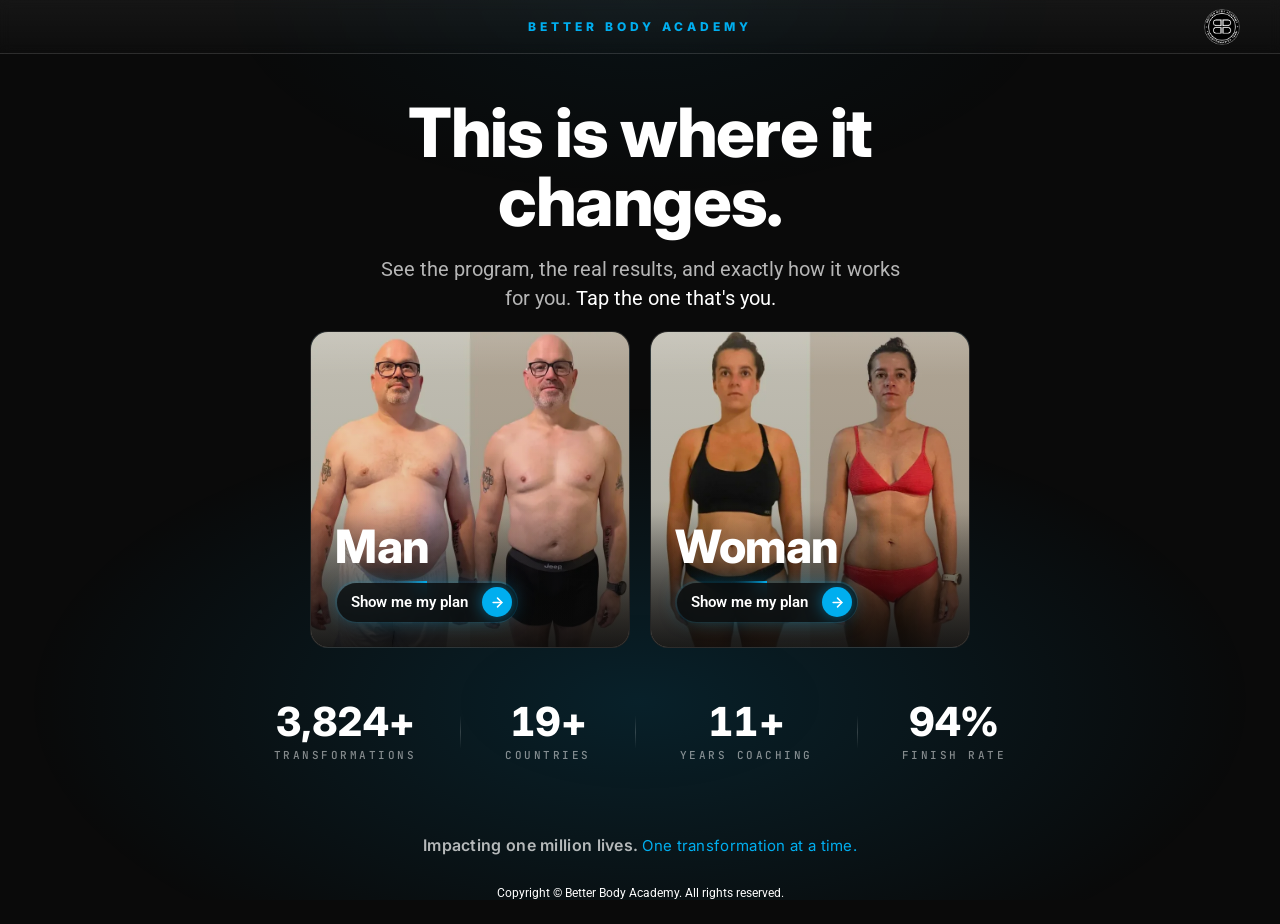
==== index-standalone.html @ eb2868a8 "Card CTAs: brand shimmer pill button with animated conic border + blue arrow Rebuild 'Show me my pla" ====
<!doctype html>
<html lang="en">
<head>
<meta charset="utf-8">
<meta name="viewport" content="width=device-width, initial-scale=1, viewport-fit=cover">
<title>Better Body Academy — Start Here</title>
<meta name="description"
  content="Men and women follow different programs here. Select yours to see the plan built for your body." />

<link rel="preconnect" href="https://fonts.googleapis.com">
<link rel="preconnect" href="https://fonts.gstatic.com" crossorigin>
<link href="https://fonts.googleapis.com/css2?family=Inter:wght@400;600;800;900&family=Roboto:wght@400;500&family=JetBrains+Mono:wght@400;500&display=swap" rel="stylesheet">

<style>
  :root{
    --black:#0a0a0a;
    --coral:#00AEEF;
    --white:#ffffff;

    --glass-bg:rgba(255,255,255,.05);
    --glass-border:rgba(255,255,255,.10);

    --t-100:rgba(255,255,255,1);
    --t-70:rgba(255,255,255,.70);
    --t-50:rgba(255,255,255,.50);
    --t-30:rgba(255,255,255,.30);

    --display:'Inter',system-ui,sans-serif;
    --body:'Roboto',system-ui,sans-serif;
    --mono:'JetBrains Mono',ui-monospace,monospace;
  }

  *{margin:0;padding:0;box-sizing:border-box}
  html,body{height:100%}

  body{
    background:var(--black);
    color:var(--t-100);
    font-family:var(--body);
    -webkit-font-smoothing:antialiased;
    overflow-x:hidden;
  }

  /* ambient coral halo — kept faint to respect the 80/15/5 ratio */
  body::before{
    content:"";
    position:fixed;
    inset:0;
    background:
      radial-gradient(80% 55% at 50% 78%, rgba(0,174,239,.14), transparent 60%),
      radial-gradient(60% 40% at 50% 0%, rgba(0,174,239,.05), transparent 55%);
    pointer-events:none;
    z-index:0;
  }


  .page{
    position:relative;
    z-index:1;
    min-height:calc(100dvh - 54px);
    display:flex;
    flex-direction:column;
    padding:clamp(14px,3vw,26px) clamp(18px,4vw,40px) clamp(12px,2.4vw,22px);
  }

  /* ---------- top header bar (slim line: label + small badge) ---------- */
  .topbar{
    position:relative;
    z-index:2;
    flex:0 0 auto;
    display:flex;
    align-items:center;
    justify-content:center;
    height:54px;
    padding:0 clamp(16px,4vw,40px);
    border-bottom:1px solid var(--glass-border);
    background:linear-gradient(180deg, rgba(255,255,255,.05), rgba(255,255,255,.015));
    -webkit-backdrop-filter:blur(6px);
    backdrop-filter:blur(6px);
  }
  .topbar-label{
    font-family:var(--display);
    font-weight:800;
    font-size:clamp(10px,1.3vw,12px);
    letter-spacing:4px;
    text-transform:uppercase;
    color:var(--coral);
  }
  .topbar-badge{
    position:absolute;
    right:clamp(16px,4vw,40px);
    top:50%;
    transform:translateY(-50%);
    height:36px;
    width:auto;
    display:block;
  }
  @media (max-width:430px){
    .topbar{height:48px}
    .topbar-badge{height:30px}
  }

  /* ---------- hero ---------- */
  .hero{
    flex:1 1 auto;
    display:flex;
    flex-direction:column;
    align-items:center;
    justify-content:center;
    text-align:center;
    gap:clamp(13px,2vh,22px);
    max-width:1080px;
    width:100%;
    margin:0 auto;
    padding:clamp(12px,2vh,26px) 0;
  }

  .eyebrow{
    font-family:var(--mono);
    font-weight:500;
    font-size:clamp(10px,1.3vw,12px);
    letter-spacing:4px;
    color:var(--coral);
    text-transform:uppercase;
  }

  h1{
    font-family:var(--display);
    font-weight:800;
    font-size:clamp(34px,6.4vw,68px);
    line-height:1.02;
    letter-spacing:-.02em;
    color:var(--white);
    max-width:14ch;
  }

  .sub{
    font-family:var(--body);
    font-weight:400;
    font-size:clamp(15px,1.7vw,20px);
    line-height:1.45;
    color:var(--t-70);
    max-width:48ch;
  }
  .sub .sub-cta{color:var(--white)}

  .prompt{
    font-family:var(--display);
    font-weight:800;
    font-size:clamp(11px,1.3vw,13px);
    letter-spacing:5px;
    text-transform:uppercase;
    color:var(--coral);
    margin-top:clamp(2px,1vh,8px);
  }

  /* ---------- choice cards ---------- */
  .cards{
    display:flex;
    align-items:flex-start;
    gap:clamp(10px,1.6vw,20px);
    width:100%;
    max-width:660px;
    margin-inline:auto;
  }

  .card{
    position:relative;
    flex:1 1 0;
    aspect-ratio:760 / 754;
    border-radius:18px;
    border:1px solid var(--glass-border);
    overflow:hidden;
    text-decoration:none;
    display:flex;
    flex-direction:column;
    justify-content:flex-end;
    transition:transform .35s ease, border-color .35s ease, box-shadow .35s ease;
    isolation:isolate;
  }

  /* placeholder backgrounds — swap for real photos (see top of file) */
  .card-men{
    background:
      radial-gradient(120% 90% at 28% 18%, rgba(0,174,239,.12), transparent 46%),
      linear-gradient(165deg, #181818 0%, #0b0b0b 72%);
  }
  .card-women{
    background:
      radial-gradient(120% 90% at 72% 18%, rgba(0,174,239,.12), transparent 46%),
      linear-gradient(195deg, #181818 0%, #0b0b0b 72%);
  }

  /* full before/after photo filling the card (card matches the image aspect) */
  .card-photo{
    position:absolute;
    inset:0;
    width:100%;
    height:100%;
    object-fit:cover;
    object-position:center;
    z-index:0;
  }
  /* readability scrim so the label stays legible over the photo */
  .card--photo::after{
    content:"";
    position:absolute;
    inset:0;
    background:linear-gradient(180deg, rgba(10,10,10,.04) 0%, rgba(10,10,10,.10) 58%, rgba(10,10,10,.80) 100%);
    z-index:1;
    pointer-events:none;
  }

  /* glass top-edge highlight */
  .card::before{
    content:"";
    position:absolute;inset:0;
    border-radius:inherit;
    background:linear-gradient(180deg, rgba(255,255,255,.14), transparent 14%);
    pointer-events:none;
    z-index:2;
  }

  /* large faded gender symbol watermark */
  .symbol{
    position:absolute;
    top:50%;left:50%;
    transform:translate(-50%,-58%);
    width:clamp(108px,15vh,168px);
    height:auto;
    z-index:1;
    opacity:.10;
    transition:opacity .35s ease, transform .35s ease;
  }
  .symbol *{stroke:var(--white);}

  .card-tag{
    position:absolute;
    top:16px;left:18px;
    z-index:3;
    font-family:var(--mono);
    font-size:clamp(9px,1.1vw,11px);
    letter-spacing:2.5px;
    color:var(--t-50);
    text-transform:uppercase;
  }

  .card-foot{
    position:relative;
    z-index:3;
    padding:clamp(16px,2.4vw,24px);
    text-align:left;
    background:linear-gradient(180deg, transparent, rgba(10,10,10,.55));
  }

  .card-label{
    font-family:var(--display);
    font-weight:800;
    font-size:clamp(26px,4.4vw,46px);
    line-height:1;
    letter-spacing:-.01em;
    color:var(--white);
  }

  /* primary "shimmer" pill button (per brand guidelines) */
  .card-cta{
    position:relative;
    display:inline-flex;
    align-items:center;
    justify-content:space-between;
    gap:14px;
    margin-top:12px;
    padding:6px 6px 6px 16px;
    border-radius:999px;
    overflow:hidden;
    isolation:isolate;
    font-family:var(--body);
    font-weight:600;
    font-size:clamp(12px,1.4vw,15px);
    color:var(--white);
    white-space:nowrap;
    box-shadow:0 0 22px -8px rgba(0,174,239,.6);
  }
  /* animated conic-gradient border */
  .card-cta::before{
    content:"";
    position:absolute;
    inset:-150%;
    z-index:-2;
    background:conic-gradient(from 0deg, rgba(0,174,239,.18) 0deg 300deg, #00AEEF 360deg);
    animation:beam-spin 3.5s linear infinite;
  }
  /* dark glass fill, leaving a thin shimmering ring */
  .card-cta::after{
    content:"";
    position:absolute;
    inset:1.5px;
    z-index:-1;
    border-radius:999px;
    background:rgba(10,10,10,.82);
    -webkit-backdrop-filter:blur(8px);
    backdrop-filter:blur(8px);
  }
  .card-cta .arrow{
    display:grid;
    place-items:center;
    flex:0 0 auto;
    width:30px;height:30px;
    border-radius:50%;
    background:var(--coral);
    color:#fff;
    box-shadow:0 0 16px rgba(0,174,239,.55);
    transition:transform .3s ease;
  }
  @keyframes beam-spin{to{transform:rotate(360deg)}}
  @media (prefers-reduced-motion:reduce){.card-cta::before{animation:none}}

  /* hover / focus — coral glow + lift, the one accent moment */
  .card:hover,.card:focus-visible{
    transform:translateY(-6px);
    border-color:var(--coral);
    box-shadow:0 12px 40px rgba(0,0,0,.4), 0 0 40px rgba(0,174,239,.28);
    outline:none;
  }
  .card:hover .symbol,.card:focus-visible .symbol{opacity:.22;transform:translate(-50%,-62%) scale(1.04)}
  .card:hover .card-cta,.card:focus-visible .card-cta{color:var(--white);gap:12px}
  .card:hover .card-cta .arrow,.card:focus-visible .card-cta .arrow{transform:translateX(4px)}

  /* ---------- proof strip ---------- */
  .proof{
    display:flex;
    align-items:center;
    justify-content:center;
    flex-wrap:wrap;
    gap:clamp(16px,4vw,44px);
    margin-top:clamp(18px,4vh,40px);
  }
  .proof-item{text-align:center}
  .proof-num{
    font-family:var(--display);
    font-weight:800;
    font-size:clamp(26px,4vw,40px);
    line-height:1;
    letter-spacing:-.01em;
    color:var(--white);
    margin-bottom:6px;
    font-variant-numeric:tabular-nums;
  }
  .proof-label{
    font-family:var(--mono);
    font-weight:500;
    font-size:clamp(9px,1.1vw,11px);
    letter-spacing:2.5px;
    text-transform:uppercase;
    color:var(--t-50);
  }
  .proof-div{
    width:1px;
    height:34px;
    background:linear-gradient(180deg,transparent,rgba(255,255,255,.18),transparent);
  }

  /* ---------- mission footer ---------- */
  .mission{
    flex:0 0 auto;
    text-align:center;
    font-family:var(--display);
    line-height:1.4;
    margin-top:clamp(32px,6vh,60px);
  }
  .mission .m1{
    display:inline;
    font-weight:600;
    font-size:clamp(13px,1.5vw,16px);
    letter-spacing:.3px;
    color:var(--t-70);
  }
  .mission .m2{
    display:inline;
    font-weight:400;
    font-size:clamp(12px,1.4vw,15px);
    letter-spacing:.3px;
    color:var(--coral);
  }
  .mission .copy{
    display:block;
    font-family:var(--body);
    font-weight:400;
    font-size:clamp(9px,2vw,12px);
    letter-spacing:normal;
    color:var(--white);
    margin-top:clamp(18px,3.2vh,30px);
  }

  /* ---------- entrance motion ---------- */
  @keyframes rise{from{opacity:0;transform:translateY(16px)}to{opacity:1;transform:translateY(0)}}
  .topbar,.eyebrow,h1,.sub,.prompt,.cards,.proof,.mission{animation:rise .7s cubic-bezier(.2,.7,.2,1) both}
  .eyebrow{animation-delay:.05s}
  h1{animation-delay:.12s}
  .sub{animation-delay:.20s}
  .prompt{animation-delay:.28s}
  .cards{animation-delay:.34s}
  .proof{animation-delay:.46s}
  .mission{animation-delay:.54s}

  @media (prefers-reduced-motion:reduce){*{animation:none!important;transition:none!important}}

  /* ---------- tablets & phones: keep the two cards side by side ---------- */
  @media (max-width:680px){
    .page{
      min-height:100dvh;
      justify-content:flex-start;
      padding:clamp(16px,5vw,24px) clamp(16px,5vw,24px) clamp(20px,6vw,28px);
    }
    .hero{
      justify-content:flex-start;
      gap:clamp(12px,3vh,18px);
    }
    .cards{
      gap:10px;
    }
    .card{
      height:auto;
    }
    .card-cta{font-size:11px;gap:8px;padding:5px 5px 5px 12px}
    .card-cta .arrow{width:26px;height:26px}
    /* keep the mission tagline on a single line */
    .mission{white-space:nowrap}
    .mission .m1,.mission .m2{font-size:clamp(9px,2.8vw,13px);letter-spacing:.2px}
  }

  /* ---------- small phones: tighten type & proof strip ---------- */
  @media (max-width:430px){
    h1{font-size:clamp(28px,8.6vw,38px);max-width:18ch}
    .sub{font-size:14px;max-width:38ch}
    .prompt{letter-spacing:4px}
    .card{border-radius:15px;height:auto}
    .card-foot{padding:12px 13px}
    .card-cta{font-size:10px;gap:6px;padding:4px 4px 4px 10px}
    .card-cta .arrow{width:23px;height:23px}
    .card-label{font-size:clamp(20px,6.4vw,30px)}
    .card-cta{font-size:11px;gap:5px;margin-top:5px}
    /* proof becomes a tidy 2x2 grid, no dividers */
    .proof{
      display:grid;
      grid-template-columns:1fr 1fr;
      gap:18px 12px;
      width:100%;
      max-width:340px;
    }
    .proof-num{font-size:clamp(24px,8vw,32px)}
    .proof-div{display:none}
  }
</style>
</head>
<body>
  <header class="topbar">
    <span class="topbar-label">Better Body Academy</span>
    <img class="topbar-badge" src="[data-uri]" alt="Better Body Academy">
  </header>

  <div class="page">

    <main class="hero">

      <h1>This is where it changes.</h1>

      <p class="sub">See the program, the real results, and exactly how it works for you. <span class="sub-cta">Tap the one that's you.</span></p>

      <div class="cards">

        <!-- MAN -->
        <a class="card card-men card--photo" href="men.html" aria-label="I am a man — see my transformation plan">
          <img class="card-photo" src="[data-uri]"
            alt="Real Better Body Academy client — 21kg lost, 25cm off the waist" loading="lazy">
          <div class="card-foot">
            <div class="card-label">Man</div>
            <span class="card-cta"><span class="cta-text">Show me my plan</span><span class="arrow" aria-hidden="true"><svg xmlns="http://www.w3.org/2000/svg" width="15" height="15" viewBox="0 0 24 24" fill="none" stroke="currentColor" stroke-width="2.4" stroke-linecap="round" stroke-linejoin="round"><path d="M5 12h14"/><path d="m12 5 7 7-7 7"/></svg></span></span>
          </div>
        </a>

        <!-- WOMAN -->
        <a class="card card-women card--photo" href="women.html" aria-label="I am a woman — see my transformation plan">
          <img class="card-photo" src="[data-uri]"
            alt="Real Better Body Academy client — 15kg lost, 11cm off the waist" loading="lazy">
          <div class="card-foot">
            <div class="card-label">Woman</div>
            <span class="card-cta"><span class="cta-text">Show me my plan</span><span class="arrow" aria-hidden="true"><svg xmlns="http://www.w3.org/2000/svg" width="15" height="15" viewBox="0 0 24 24" fill="none" stroke="currentColor" stroke-width="2.4" stroke-linecap="round" stroke-linejoin="round"><path d="M5 12h14"/><path d="m12 5 7 7-7 7"/></svg></span></span>
          </div>
        </a>

      </div>

      <div class="proof">
        <div class="proof-item">
          <div class="proof-num">4,000+</div>
          <div class="proof-label">Transformations</div>
        </div>
        <span class="proof-div"></span>
        <div class="proof-item">
          <div class="proof-num">20+</div>
          <div class="proof-label">Countries</div>
        </div>
        <span class="proof-div"></span>
        <div class="proof-item">
          <div class="proof-num">12+</div>
          <div class="proof-label">Years Coaching</div>
        </div>
        <span class="proof-div"></span>
        <div class="proof-item">
          <div class="proof-num">98%</div>
          <div class="proof-label">Finish Rate</div>
        </div>
      </div>

    </main>

    <footer class="mission">
      <span class="m1">Impacting one million lives.</span>
      <span class="m2">One transformation at a time.</span>
      <span class="copy">Copyright © Better Body Academy. All rights reserved.</span>
    </footer>

  </div>

  <script>
    /* Count up the proof stats from 0 to their values when they scroll into view */
    (function () {
      var reduce = window.matchMedia('(prefers-reduced-motion: reduce)').matches;
      var nums = document.querySelectorAll('.proof-num');
      if (!nums.length) return;

      function parse(el) {
        var raw = el.textContent.trim();
        var m = raw.match(/^([\d.,]+)(.*)$/);
        if (!m) return null;
        return {
          target: parseFloat(m[1].replace(/,/g, '')),
          suffix: m[2] || '',
          comma: m[1].indexOf(',') !== -1
        };
      }
      function fmt(n, comma) {
        n = Math.round(n);
        return comma ? n.toLocaleString('en-US') : String(n);
      }

      // capture targets, then reset to 0 so they animate in
      nums.forEach(function (el) {
        var info = parse(el);
        if (!info) return;
        el._proof = info;
        if (!reduce) el.textContent = fmt(0, info.comma) + info.suffix;
      });

      function run(el) {
        var info = el._proof;
        if (!info) return;
        if (reduce) { el.textContent = fmt(info.target, info.comma) + info.suffix; return; }
        var dur = 1700, start = null;
        function step(t) {
          if (start === null) start = t;
          var p = Math.min((t - start) / dur, 1);
          var eased = 1 - Math.pow(1 - p, 3); // easeOutCubic
          el.textContent = fmt(info.target * eased, info.comma) + info.suffix;
          if (p < 1) requestAnimationFrame(step);
          else el.textContent = fmt(info.target, info.comma) + info.suffix;
        }
        requestAnimationFrame(step);
      }

      if (!('IntersectionObserver' in window)) { nums.forEach(run); return; }
      var obs = new IntersectionObserver(function (entries) {
        entries.forEach(function (e) {
          var el = e.target, info = el._proof;
          if (!info) return;
          if (e.isIntersecting) {
            run(el);                       // animate up whenever it scrolls into view
          } else if (!reduce) {
            el.textContent = fmt(0, info.comma) + info.suffix; // reset so it replays on return
          }
        });
      }, { threshold: 0.25 });
      nums.forEach(function (el) { obs.observe(el); });
    })();
  </script>
</body>
</html>
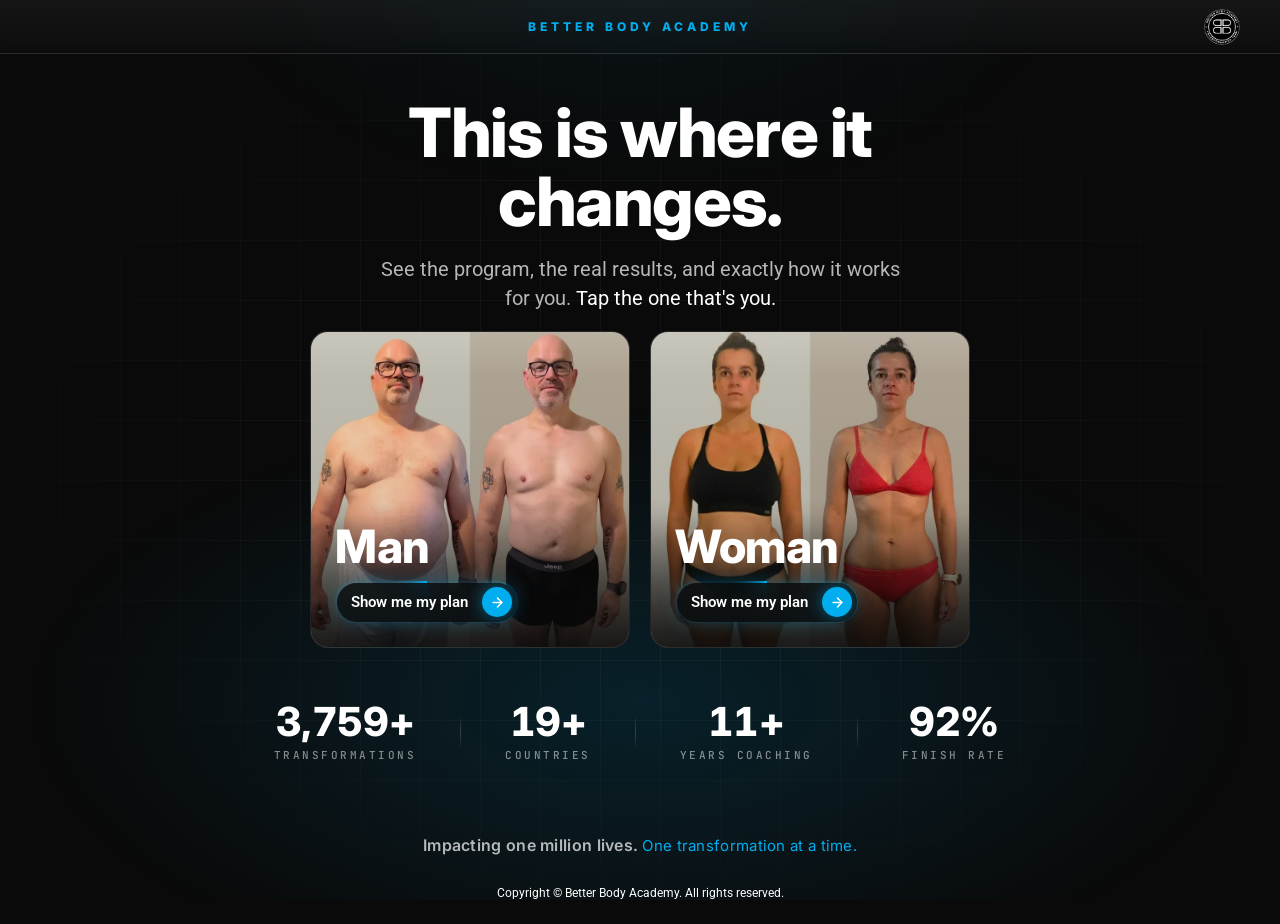
==== commit 181a3ead: "Restore the faded box grid background overlay Co-Authored-By: Claude Opus 4.8 <noreply@anthropic.com" ====
--- a/index-standalone.html
+++ b/index-standalone.html
@@ -53,6 +53,20 @@
     z-index:0;
   }
 
+  /* faded box grid — dissolves toward the edges */
+  body::after{
+    content:"";
+    position:fixed;
+    inset:0;
+    background-image:
+      linear-gradient(rgba(255,255,255,.035) 1px, transparent 1px),
+      linear-gradient(90deg, rgba(255,255,255,.035) 1px, transparent 1px);
+    background-size:60px 60px;
+    -webkit-mask-image:radial-gradient(ellipse at center, #000 38%, transparent 82%);
+    mask-image:radial-gradient(ellipse at center, #000 38%, transparent 82%);
+    pointer-events:none;
+    z-index:0;
+  }
 
   .page{
     position:relative;
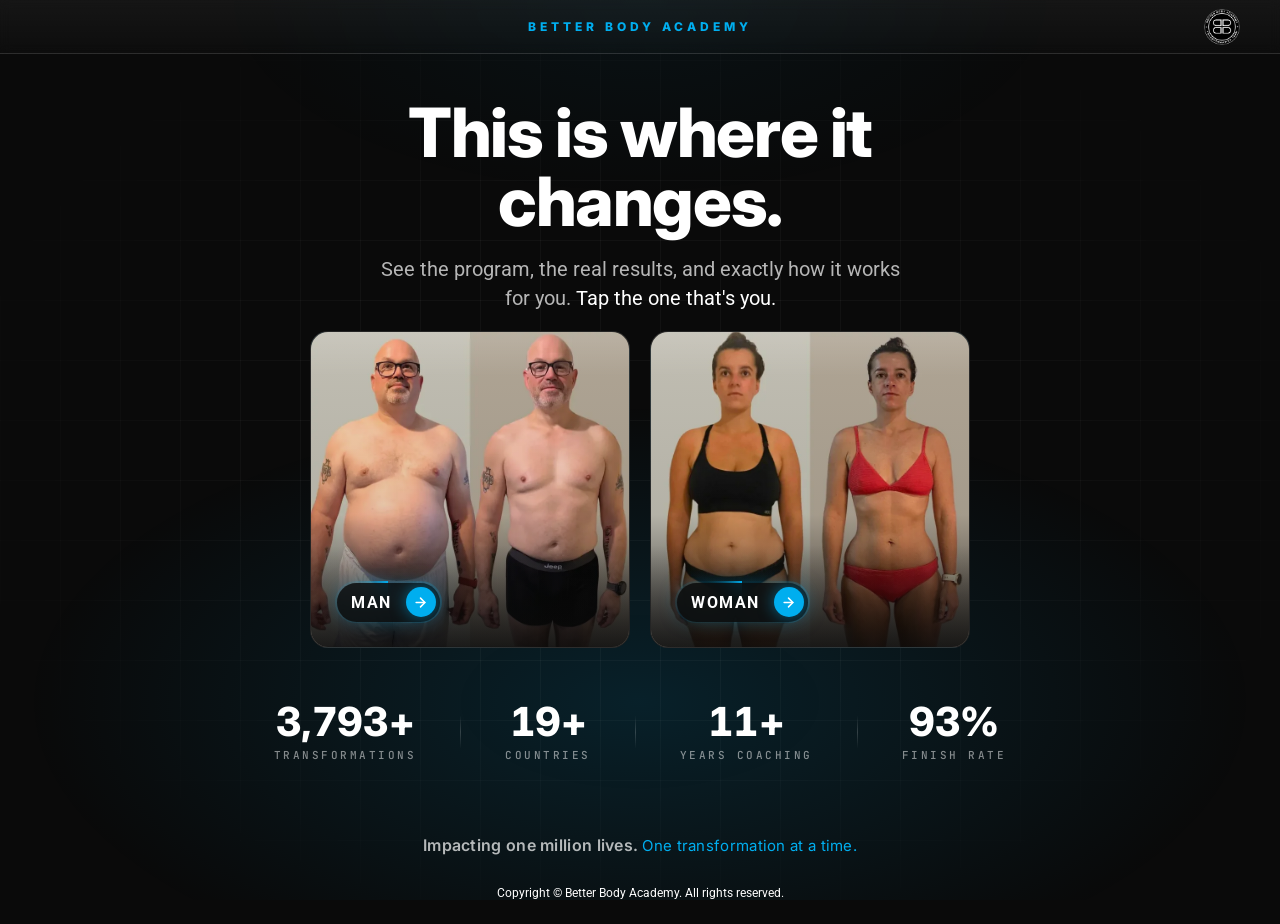
==== commit c3afd400: "Cards: drop big labels; button now reads MAN / WOMAN Co-Authored-By: Claude Opus 4.8 <noreply@anthro" ====
--- a/index-standalone.html
+++ b/index-standalone.html
@@ -289,8 +289,10 @@
     overflow:hidden;
     isolation:isolate;
     font-family:var(--body);
-    font-weight:600;
-    font-size:clamp(12px,1.4vw,15px);
+    font-weight:700;
+    font-size:clamp(13px,1.5vw,16px);
+    letter-spacing:1.5px;
+    text-transform:uppercase;
     color:var(--white);
     white-space:nowrap;
     box-shadow:0 0 22px -8px rgba(0,174,239,.6);
@@ -488,8 +490,7 @@
           <img class="card-photo" src="[data-uri]"
             alt="Real Better Body Academy client — 21kg lost, 25cm off the waist" loading="lazy">
           <div class="card-foot">
-            <div class="card-label">Man</div>
-            <span class="card-cta"><span class="cta-text">Show me my plan</span><span class="arrow" aria-hidden="true"><svg xmlns="http://www.w3.org/2000/svg" width="15" height="15" viewBox="0 0 24 24" fill="none" stroke="currentColor" stroke-width="2.4" stroke-linecap="round" stroke-linejoin="round"><path d="M5 12h14"/><path d="m12 5 7 7-7 7"/></svg></span></span>
+            <span class="card-cta"><span class="cta-text">Man</span><span class="arrow" aria-hidden="true"><svg xmlns="http://www.w3.org/2000/svg" width="15" height="15" viewBox="0 0 24 24" fill="none" stroke="currentColor" stroke-width="2.4" stroke-linecap="round" stroke-linejoin="round"><path d="M5 12h14"/><path d="m12 5 7 7-7 7"/></svg></span></span>
           </div>
         </a>
 
@@ -498,8 +499,7 @@
           <img class="card-photo" src="[data-uri]"
             alt="Real Better Body Academy client — 15kg lost, 11cm off the waist" loading="lazy">
           <div class="card-foot">
-            <div class="card-label">Woman</div>
-            <span class="card-cta"><span class="cta-text">Show me my plan</span><span class="arrow" aria-hidden="true"><svg xmlns="http://www.w3.org/2000/svg" width="15" height="15" viewBox="0 0 24 24" fill="none" stroke="currentColor" stroke-width="2.4" stroke-linecap="round" stroke-linejoin="round"><path d="M5 12h14"/><path d="m12 5 7 7-7 7"/></svg></span></span>
+            <span class="card-cta"><span class="cta-text">Woman</span><span class="arrow" aria-hidden="true"><svg xmlns="http://www.w3.org/2000/svg" width="15" height="15" viewBox="0 0 24 24" fill="none" stroke="currentColor" stroke-width="2.4" stroke-linecap="round" stroke-linejoin="round"><path d="M5 12h14"/><path d="m12 5 7 7-7 7"/></svg></span></span>
           </div>
         </a>
 
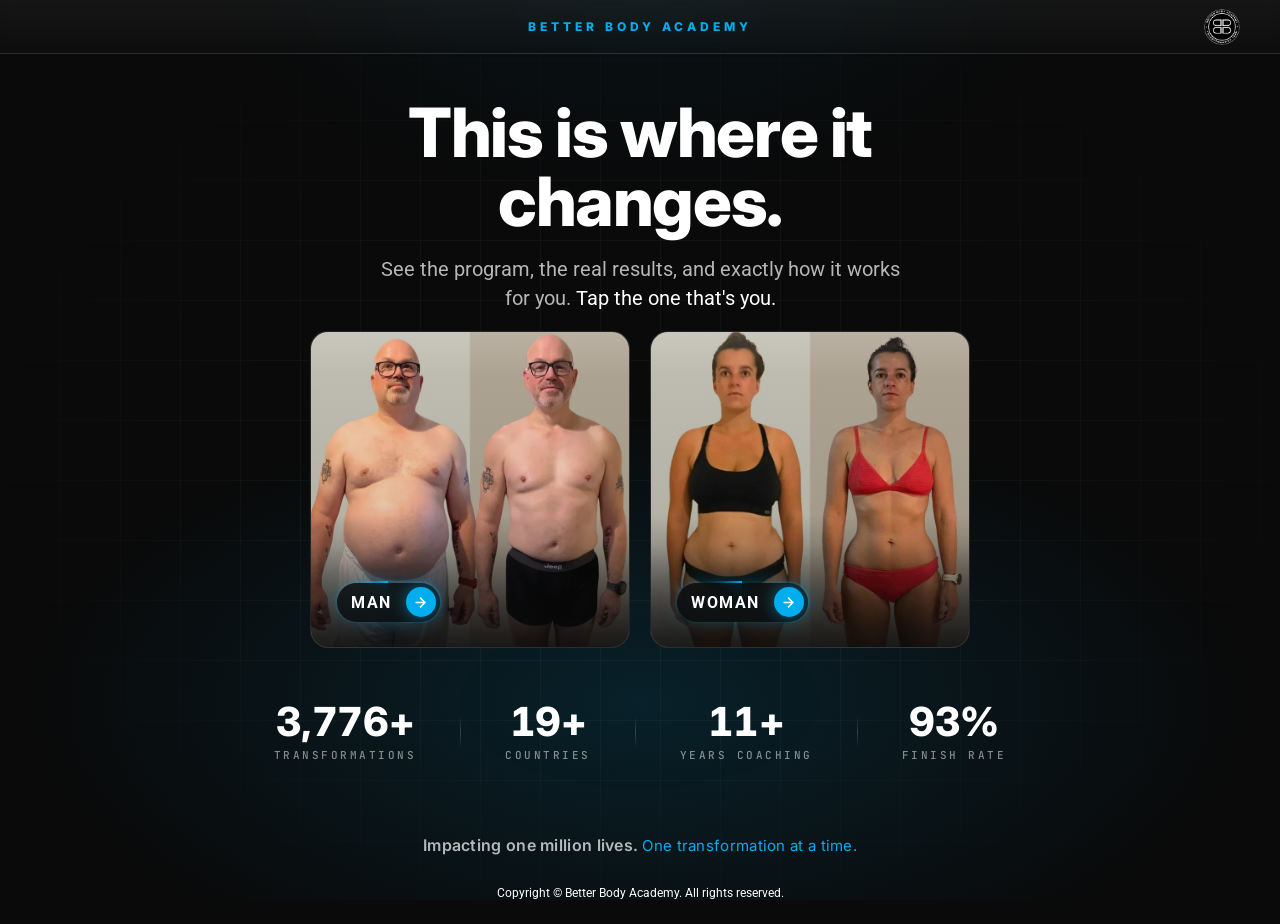
==== commit 31e199e2: "Phone: pin tagline + copyright into a tidy bottom footer bar Co-Authored-By: Claude Opus 4.8 <norepl" ====
--- a/index-standalone.html
+++ b/index-standalone.html
@@ -424,9 +424,9 @@
   /* ---------- tablets & phones: keep the two cards side by side ---------- */
   @media (max-width:680px){
     .page{
-      min-height:100dvh;
+      min-height:calc(100dvh - 54px);
       justify-content:flex-start;
-      padding:clamp(16px,5vw,24px) clamp(16px,5vw,24px) clamp(20px,6vw,28px);
+      padding:clamp(16px,5vw,24px) clamp(16px,5vw,24px) 0;
     }
     .hero{
       justify-content:flex-start;
@@ -440,9 +440,20 @@
     }
     .card-cta{font-size:11px;gap:8px;padding:5px 5px 5px 12px}
     .card-cta .arrow{width:26px;height:26px}
-    /* keep the mission tagline on a single line */
-    .mission{white-space:nowrap}
+    /* footer bar: pin the tagline + copyright to the bottom as a tidy strip */
+    .mission{
+      white-space:nowrap;
+      margin-top:auto;
+      width:100vw;
+      margin-left:calc(50% - 50vw);
+      border-top:1px solid var(--glass-border);
+      background:rgba(255,255,255,.025);
+      -webkit-backdrop-filter:blur(6px);
+      backdrop-filter:blur(6px);
+      padding:13px 16px 15px;
+    }
     .mission .m1,.mission .m2{font-size:clamp(9px,2.8vw,13px);letter-spacing:.2px}
+    .mission .copy{margin-top:7px}
   }
 
   /* ---------- small phones: tighten type & proof strip ---------- */
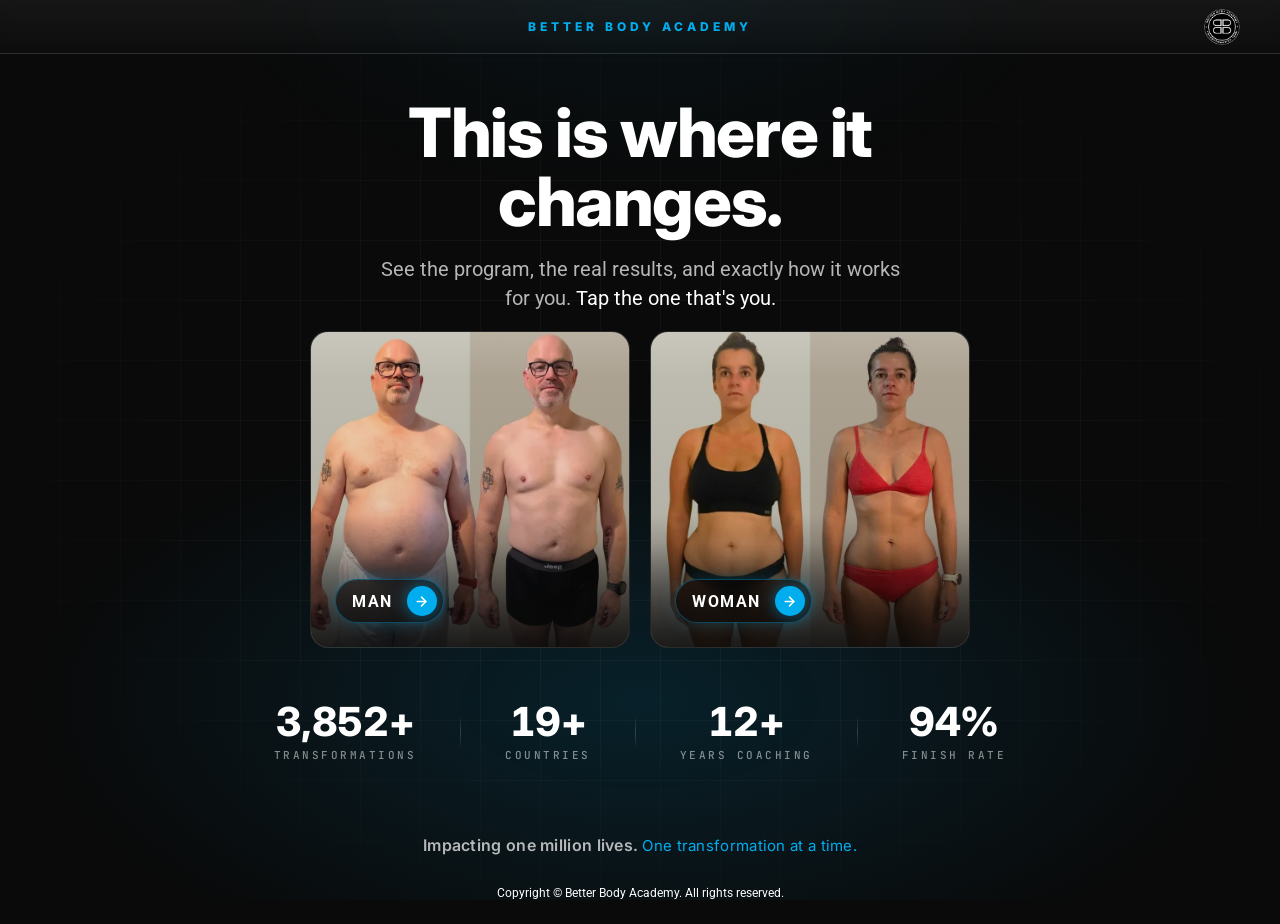
==== commit 0cbc2303: "Static card buttons (no shimmer); phone copyright below the fold - Remove the animated conic-gradien" ====
--- a/index-standalone.html
+++ b/index-standalone.html
@@ -110,7 +110,6 @@
     display:block;
   }
   @media (max-width:430px){
-    .topbar{height:48px}
     .topbar-badge{height:30px}
   }
 
@@ -276,7 +275,7 @@
     color:var(--white);
   }
 
-  /* primary "shimmer" pill button (per brand guidelines) */
+  /* primary pill button (static — dark glass, blue arrow) */
   .card-cta{
     position:relative;
     display:inline-flex;
@@ -286,8 +285,6 @@
     margin-top:12px;
     padding:6px 6px 6px 16px;
     border-radius:999px;
-    overflow:hidden;
-    isolation:isolate;
     font-family:var(--body);
     font-weight:700;
     font-size:clamp(13px,1.5vw,16px);
@@ -295,27 +292,11 @@
     text-transform:uppercase;
     color:var(--white);
     white-space:nowrap;
-    box-shadow:0 0 22px -8px rgba(0,174,239,.6);
-  }
-  /* animated conic-gradient border */
-  .card-cta::before{
-    content:"";
-    position:absolute;
-    inset:-150%;
-    z-index:-2;
-    background:conic-gradient(from 0deg, rgba(0,174,239,.18) 0deg 300deg, #00AEEF 360deg);
-    animation:beam-spin 3.5s linear infinite;
-  }
-  /* dark glass fill, leaving a thin shimmering ring */
-  .card-cta::after{
-    content:"";
-    position:absolute;
-    inset:1.5px;
-    z-index:-1;
-    border-radius:999px;
-    background:rgba(10,10,10,.82);
+    background:rgba(10,10,10,.62);
+    border:1px solid rgba(0,174,239,.35);
     -webkit-backdrop-filter:blur(8px);
     backdrop-filter:blur(8px);
+    box-shadow:0 0 22px -8px rgba(0,174,239,.6);
   }
   .card-cta .arrow{
     display:grid;
@@ -328,8 +309,6 @@
     box-shadow:0 0 16px rgba(0,174,239,.55);
     transition:transform .3s ease;
   }
-  @keyframes beam-spin{to{transform:rotate(360deg)}}
-  @media (prefers-reduced-motion:reduce){.card-cta::before{animation:none}}
 
   /* hover / focus — coral glow + lift, the one accent moment */
   .card:hover,.card:focus-visible{
@@ -398,15 +377,16 @@
     letter-spacing:.3px;
     color:var(--coral);
   }
-  .mission .copy{
+  .copy{
     display:block;
     font-family:var(--body);
     font-weight:400;
     font-size:clamp(9px,2vw,12px);
     letter-spacing:normal;
     color:var(--white);
-    margin-top:clamp(18px,3.2vh,30px);
-  }
+  }
+  .mission .copy{margin-top:clamp(18px,3.2vh,30px)}
+  .copybar{display:none}
 
   /* ---------- entrance motion ---------- */
   @keyframes rise{from{opacity:0;transform:translateY(16px)}to{opacity:1;transform:translateY(0)}}
@@ -440,20 +420,23 @@
     }
     .card-cta{font-size:11px;gap:8px;padding:5px 5px 5px 12px}
     .card-cta .arrow{width:26px;height:26px}
-    /* footer bar: pin the tagline + copyright to the bottom as a tidy strip */
+    /* tagline pinned to the bottom of the first screen (no divider here) */
     .mission{
       white-space:nowrap;
       margin-top:auto;
       width:100vw;
       margin-left:calc(50% - 50vw);
-      border-top:1px solid var(--glass-border);
-      background:rgba(255,255,255,.025);
-      -webkit-backdrop-filter:blur(6px);
-      backdrop-filter:blur(6px);
-      padding:13px 16px 15px;
+      padding:13px 16px 16px;
     }
     .mission .m1,.mission .m2{font-size:clamp(9px,2.8vw,13px);letter-spacing:.2px}
-    .mission .copy{margin-top:7px}
+    /* copyright lives below the fold, with the divider above it */
+    .copy--desk{display:none}
+    .copybar{
+      display:block;
+      text-align:center;
+      border-top:1px solid var(--glass-border);
+      padding:18px 16px 22px;
+    }
   }
 
   /* ---------- small phones: tighten type & proof strip ---------- */
@@ -543,9 +526,13 @@
     <footer class="mission">
       <span class="m1">Impacting one million lives.</span>
       <span class="m2">One transformation at a time.</span>
-      <span class="copy">Copyright © Better Body Academy. All rights reserved.</span>
+      <span class="copy copy--desk">Copyright © Better Body Academy. All rights reserved.</span>
     </footer>
 
+  </div>
+
+  <div class="copybar">
+    <span class="copy">Copyright © Better Body Academy. All rights reserved.</span>
   </div>
 
   <script>
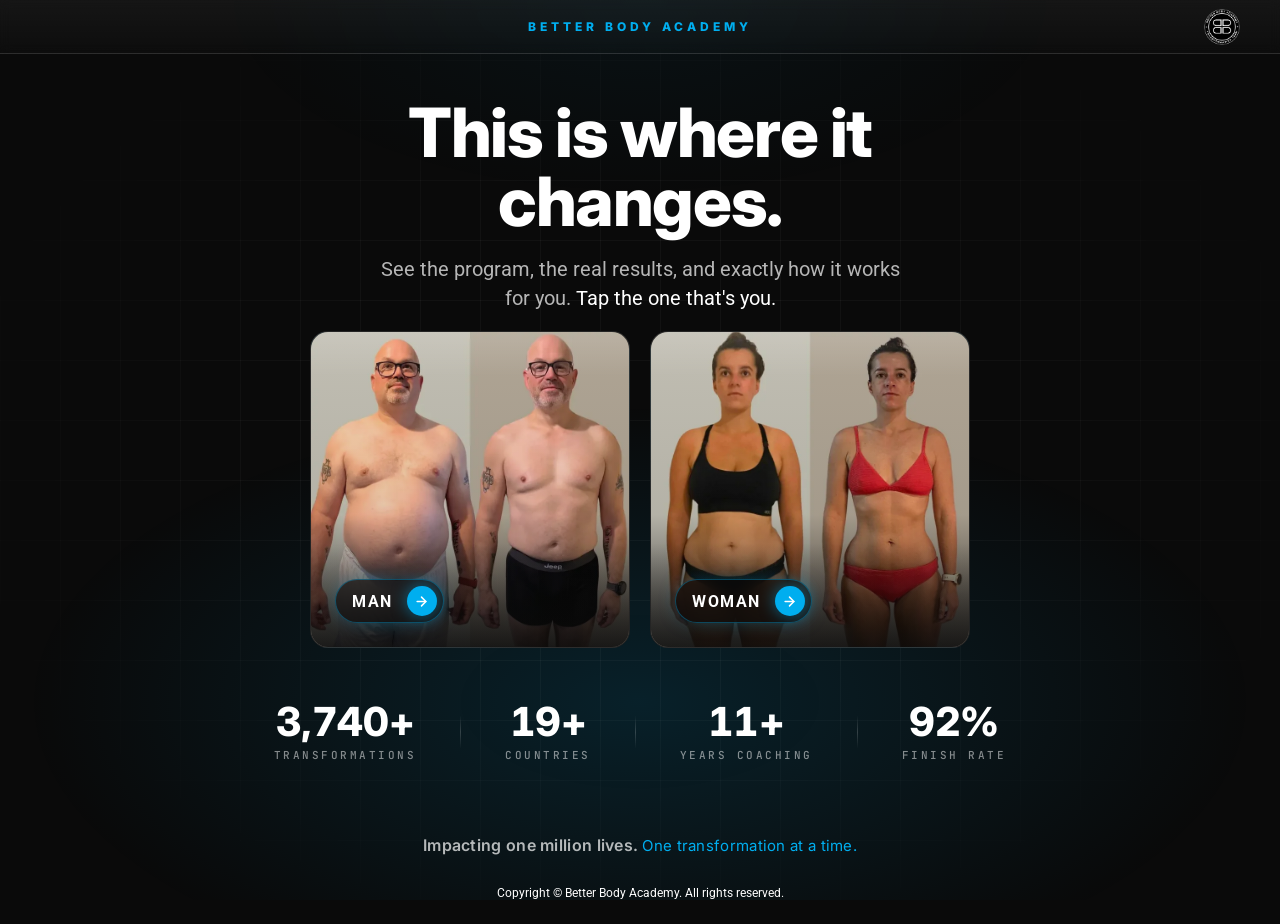
==== commit e4406a24: "Nudge mobile tagline up a bit from the bottom edge Co-Authored-By: Claude Opus 4.8 <noreply@anthropi" ====
--- a/index-standalone.html
+++ b/index-standalone.html
@@ -426,7 +426,7 @@
       margin-top:auto;
       width:100vw;
       margin-left:calc(50% - 50vw);
-      padding:13px 16px 16px;
+      padding:13px 16px 40px;
     }
     .mission .m1,.mission .m2{font-size:clamp(9px,2.8vw,13px);letter-spacing:.2px}
     /* copyright lives below the fold, with the divider above it */
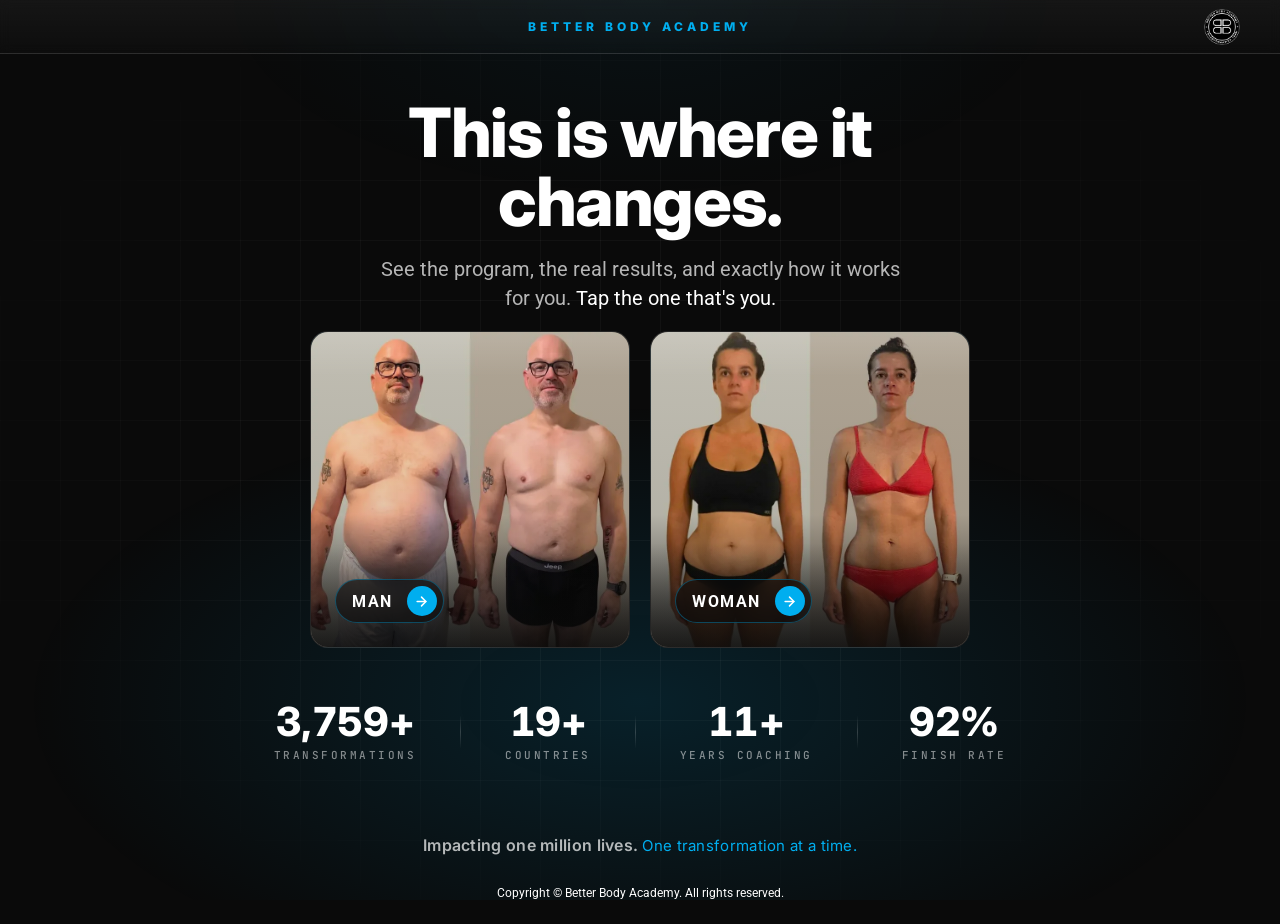
==== commit d752933c: "Remove glow/shadow from card buttons and arrow Co-Authored-By: Claude Opus 4.8 <noreply@anthropic.co" ====
--- a/index-standalone.html
+++ b/index-standalone.html
@@ -296,7 +296,6 @@
     border:1px solid rgba(0,174,239,.35);
     -webkit-backdrop-filter:blur(8px);
     backdrop-filter:blur(8px);
-    box-shadow:0 0 22px -8px rgba(0,174,239,.6);
   }
   .card-cta .arrow{
     display:grid;
@@ -306,7 +305,6 @@
     border-radius:50%;
     background:var(--coral);
     color:#fff;
-    box-shadow:0 0 16px rgba(0,174,239,.55);
     transition:transform .3s ease;
   }
 
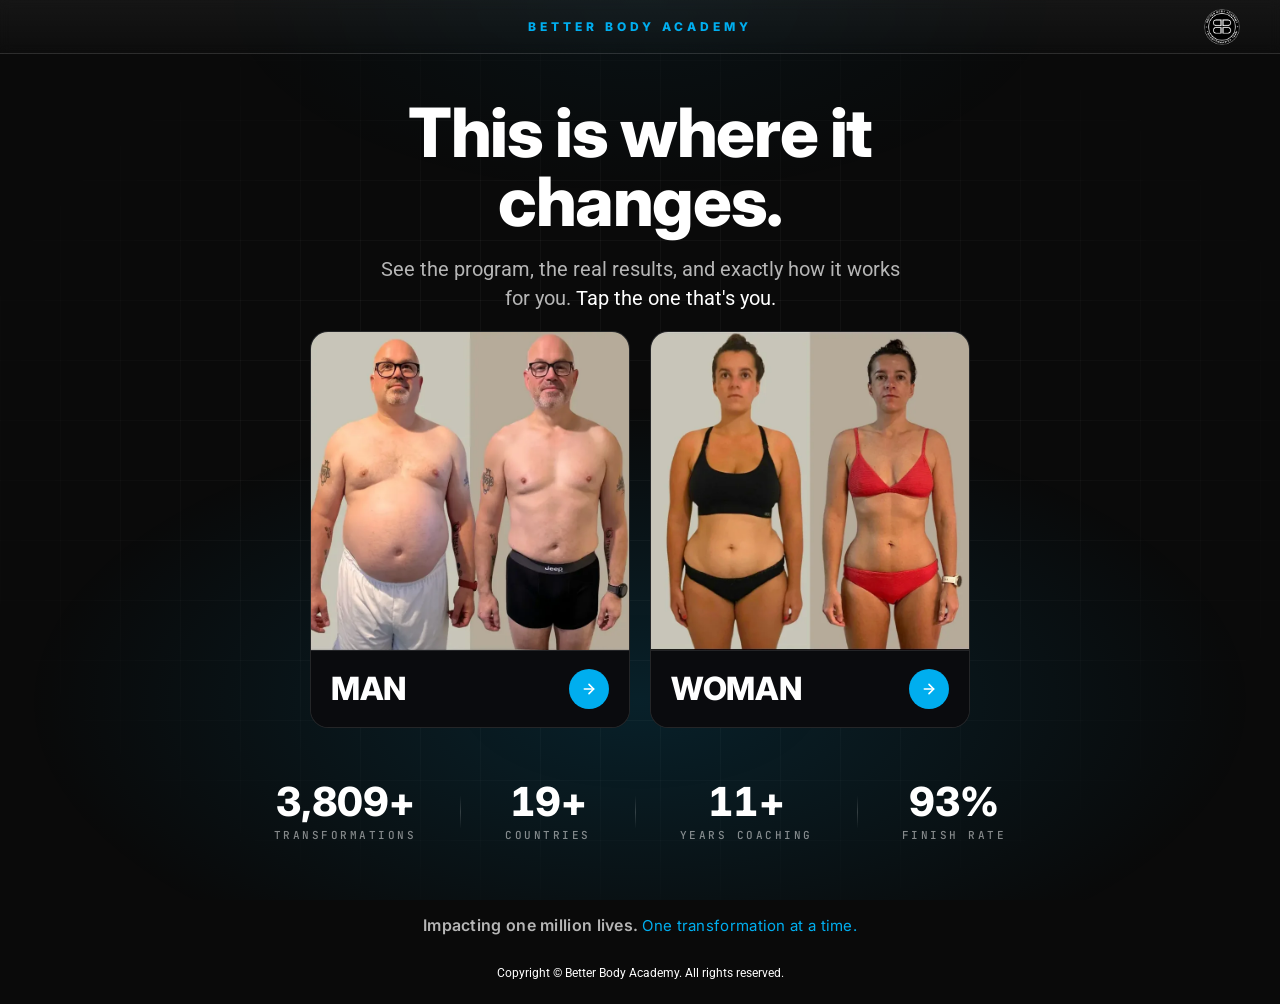
==== commit d2024dab: "Restructure cards: caption row (label + arrow) below the photo, not overlaid - Photo sits in a squar" ====
--- a/index-standalone.html
+++ b/index-standalone.html
@@ -178,146 +178,69 @@
   }
 
   .card{
-    position:relative;
     flex:1 1 0;
-    aspect-ratio:760 / 754;
+    display:flex;
+    flex-direction:column;
     border-radius:18px;
     border:1px solid var(--glass-border);
     overflow:hidden;
     text-decoration:none;
-    display:flex;
-    flex-direction:column;
-    justify-content:flex-end;
+    background:#0c0d10;
     transition:transform .35s ease, border-color .35s ease, box-shadow .35s ease;
-    isolation:isolate;
-  }
-
-  /* placeholder backgrounds — swap for real photos (see top of file) */
-  .card-men{
-    background:
-      radial-gradient(120% 90% at 28% 18%, rgba(0,174,239,.12), transparent 46%),
-      linear-gradient(165deg, #181818 0%, #0b0b0b 72%);
-  }
-  .card-women{
-    background:
-      radial-gradient(120% 90% at 72% 18%, rgba(0,174,239,.12), transparent 46%),
-      linear-gradient(195deg, #181818 0%, #0b0b0b 72%);
-  }
-
-  /* full before/after photo filling the card (card matches the image aspect) */
+  }
+
+  /* photo region (full figure); the foot sits below it */
+  .card-img{
+    width:100%;
+    aspect-ratio:1 / 1;
+    overflow:hidden;
+  }
   .card-photo{
-    position:absolute;
-    inset:0;
     width:100%;
     height:100%;
     object-fit:cover;
     object-position:center;
-    z-index:0;
-  }
-  /* readability scrim so the label stays legible over the photo */
-  .card--photo::after{
-    content:"";
-    position:absolute;
-    inset:0;
-    background:linear-gradient(180deg, rgba(10,10,10,.04) 0%, rgba(10,10,10,.10) 58%, rgba(10,10,10,.80) 100%);
-    z-index:1;
-    pointer-events:none;
-  }
-
-  /* glass top-edge highlight */
-  .card::before{
-    content:"";
-    position:absolute;inset:0;
-    border-radius:inherit;
-    background:linear-gradient(180deg, rgba(255,255,255,.14), transparent 14%);
-    pointer-events:none;
-    z-index:2;
-  }
-
-  /* large faded gender symbol watermark */
-  .symbol{
-    position:absolute;
-    top:50%;left:50%;
-    transform:translate(-50%,-58%);
-    width:clamp(108px,15vh,168px);
-    height:auto;
-    z-index:1;
-    opacity:.10;
-    transition:opacity .35s ease, transform .35s ease;
-  }
-  .symbol *{stroke:var(--white);}
-
-  .card-tag{
-    position:absolute;
-    top:16px;left:18px;
-    z-index:3;
-    font-family:var(--mono);
-    font-size:clamp(9px,1.1vw,11px);
-    letter-spacing:2.5px;
-    color:var(--t-50);
-    text-transform:uppercase;
-  }
-
+    display:block;
+  }
+  /* caption row below the photo: label on the left, arrow on the right, divider line on top */
   .card-foot{
-    position:relative;
-    z-index:3;
-    padding:clamp(16px,2.4vw,24px);
-    text-align:left;
-    background:linear-gradient(180deg, transparent, rgba(10,10,10,.55));
-  }
-
+    display:flex;
+    align-items:center;
+    justify-content:space-between;
+    gap:12px;
+    padding:clamp(12px,2.4vw,18px) clamp(14px,2.6vw,20px);
+    border-top:1px solid var(--glass-border);
+    background:#0a0b0e;
+  }
   .card-label{
     font-family:var(--display);
     font-weight:800;
-    font-size:clamp(26px,4.4vw,46px);
+    font-size:clamp(20px,3.6vw,32px);
     line-height:1;
     letter-spacing:-.01em;
-    color:var(--white);
-  }
-
-  /* primary pill button (static — dark glass, blue arrow) */
-  .card-cta{
-    position:relative;
-    display:inline-flex;
-    align-items:center;
-    justify-content:space-between;
-    gap:14px;
-    margin-top:12px;
-    padding:6px 6px 6px 16px;
-    border-radius:999px;
-    font-family:var(--body);
-    font-weight:700;
-    font-size:clamp(13px,1.5vw,16px);
-    letter-spacing:1.5px;
     text-transform:uppercase;
     color:var(--white);
-    white-space:nowrap;
-    background:rgba(10,10,10,.62);
-    border:1px solid rgba(0,174,239,.35);
-    -webkit-backdrop-filter:blur(8px);
-    backdrop-filter:blur(8px);
-  }
-  .card-cta .arrow{
+  }
+  .card-arrow{
     display:grid;
     place-items:center;
     flex:0 0 auto;
-    width:30px;height:30px;
+    width:clamp(30px,4.4vw,40px);
+    height:clamp(30px,4.4vw,40px);
     border-radius:50%;
     background:var(--coral);
     color:#fff;
     transition:transform .3s ease;
   }
 
-  /* hover / focus — coral glow + lift, the one accent moment */
+  /* hover / focus — coral glow + lift */
   .card:hover,.card:focus-visible{
     transform:translateY(-6px);
     border-color:var(--coral);
     box-shadow:0 12px 40px rgba(0,0,0,.4), 0 0 40px rgba(0,174,239,.28);
     outline:none;
   }
-  .card:hover .symbol,.card:focus-visible .symbol{opacity:.22;transform:translate(-50%,-62%) scale(1.04)}
-  .card:hover .card-cta,.card:focus-visible .card-cta{color:var(--white);gap:12px}
-  .card:hover .card-cta .arrow,.card:focus-visible .card-cta .arrow{transform:translateX(4px)}
+  .card:hover .card-arrow,.card:focus-visible .card-arrow{transform:translateX(4px)}
 
   /* ---------- proof strip ---------- */
   .proof{
@@ -416,8 +339,9 @@
     .card{
       height:auto;
     }
-    .card-cta{font-size:11px;gap:8px;padding:5px 5px 5px 12px}
-    .card-cta .arrow{width:26px;height:26px}
+    .card-foot{padding:11px 13px}
+    .card-label{font-size:clamp(17px,4.6vw,24px)}
+    .card-arrow{width:30px;height:30px}
     /* tagline pinned to the bottom of the first screen (no divider here) */
     .mission{
       white-space:nowrap;
@@ -443,10 +367,9 @@
     .sub{font-size:14px;max-width:38ch}
     .prompt{letter-spacing:4px}
     .card{border-radius:15px;height:auto}
-    .card-foot{padding:12px 13px}
-    .card-cta{font-size:10px;gap:6px;padding:4px 4px 4px 10px}
-    .card-cta .arrow{width:23px;height:23px}
-    .card-label{font-size:clamp(20px,6.4vw,30px)}
+    .card-foot{padding:10px 12px}
+    .card-label{font-size:clamp(15px,5vw,21px)}
+    .card-arrow{width:26px;height:26px}
     .card-cta{font-size:11px;gap:5px;margin-top:5px}
     /* proof becomes a tidy 2x2 grid, no dividers */
     .proof{
@@ -478,20 +401,22 @@
       <div class="cards">
 
         <!-- MAN -->
-        <a class="card card-men card--photo" href="men.html" aria-label="I am a man — see my transformation plan">
-          <img class="card-photo" src="[data-uri]"
-            alt="Real Better Body Academy client — 21kg lost, 25cm off the waist" loading="lazy">
+        <a class="card card-men" href="men.html" aria-label="I am a man — see my transformation plan">
+          <div class="card-img"><img class="card-photo" src="[data-uri]"
+            alt="Real Better Body Academy client — 21kg lost, 25cm off the waist" loading="lazy"></div>
           <div class="card-foot">
-            <span class="card-cta"><span class="cta-text">Man</span><span class="arrow" aria-hidden="true"><svg xmlns="http://www.w3.org/2000/svg" width="15" height="15" viewBox="0 0 24 24" fill="none" stroke="currentColor" stroke-width="2.4" stroke-linecap="round" stroke-linejoin="round"><path d="M5 12h14"/><path d="m12 5 7 7-7 7"/></svg></span></span>
+            <span class="card-label">Man</span>
+            <span class="card-arrow" aria-hidden="true"><svg xmlns="http://www.w3.org/2000/svg" width="16" height="16" viewBox="0 0 24 24" fill="none" stroke="currentColor" stroke-width="2.4" stroke-linecap="round" stroke-linejoin="round"><path d="M5 12h14"/><path d="m12 5 7 7-7 7"/></svg></span>
           </div>
         </a>
 
         <!-- WOMAN -->
-        <a class="card card-women card--photo" href="women.html" aria-label="I am a woman — see my transformation plan">
-          <img class="card-photo" src="[data-uri]"
-            alt="Real Better Body Academy client — 15kg lost, 11cm off the waist" loading="lazy">
+        <a class="card card-women" href="women.html" aria-label="I am a woman — see my transformation plan">
+          <div class="card-img"><img class="card-photo" src="[data-uri]"
+            alt="Real Better Body Academy client — 15kg lost, 11cm off the waist" loading="lazy"></div>
           <div class="card-foot">
-            <span class="card-cta"><span class="cta-text">Woman</span><span class="arrow" aria-hidden="true"><svg xmlns="http://www.w3.org/2000/svg" width="15" height="15" viewBox="0 0 24 24" fill="none" stroke="currentColor" stroke-width="2.4" stroke-linecap="round" stroke-linejoin="round"><path d="M5 12h14"/><path d="m12 5 7 7-7 7"/></svg></span></span>
+            <span class="card-label">Woman</span>
+            <span class="card-arrow" aria-hidden="true"><svg xmlns="http://www.w3.org/2000/svg" width="16" height="16" viewBox="0 0 24 24" fill="none" stroke="currentColor" stroke-width="2.4" stroke-linecap="round" stroke-linejoin="round"><path d="M5 12h14"/><path d="m12 5 7 7-7 7"/></svg></span>
           </div>
         </a>
 
